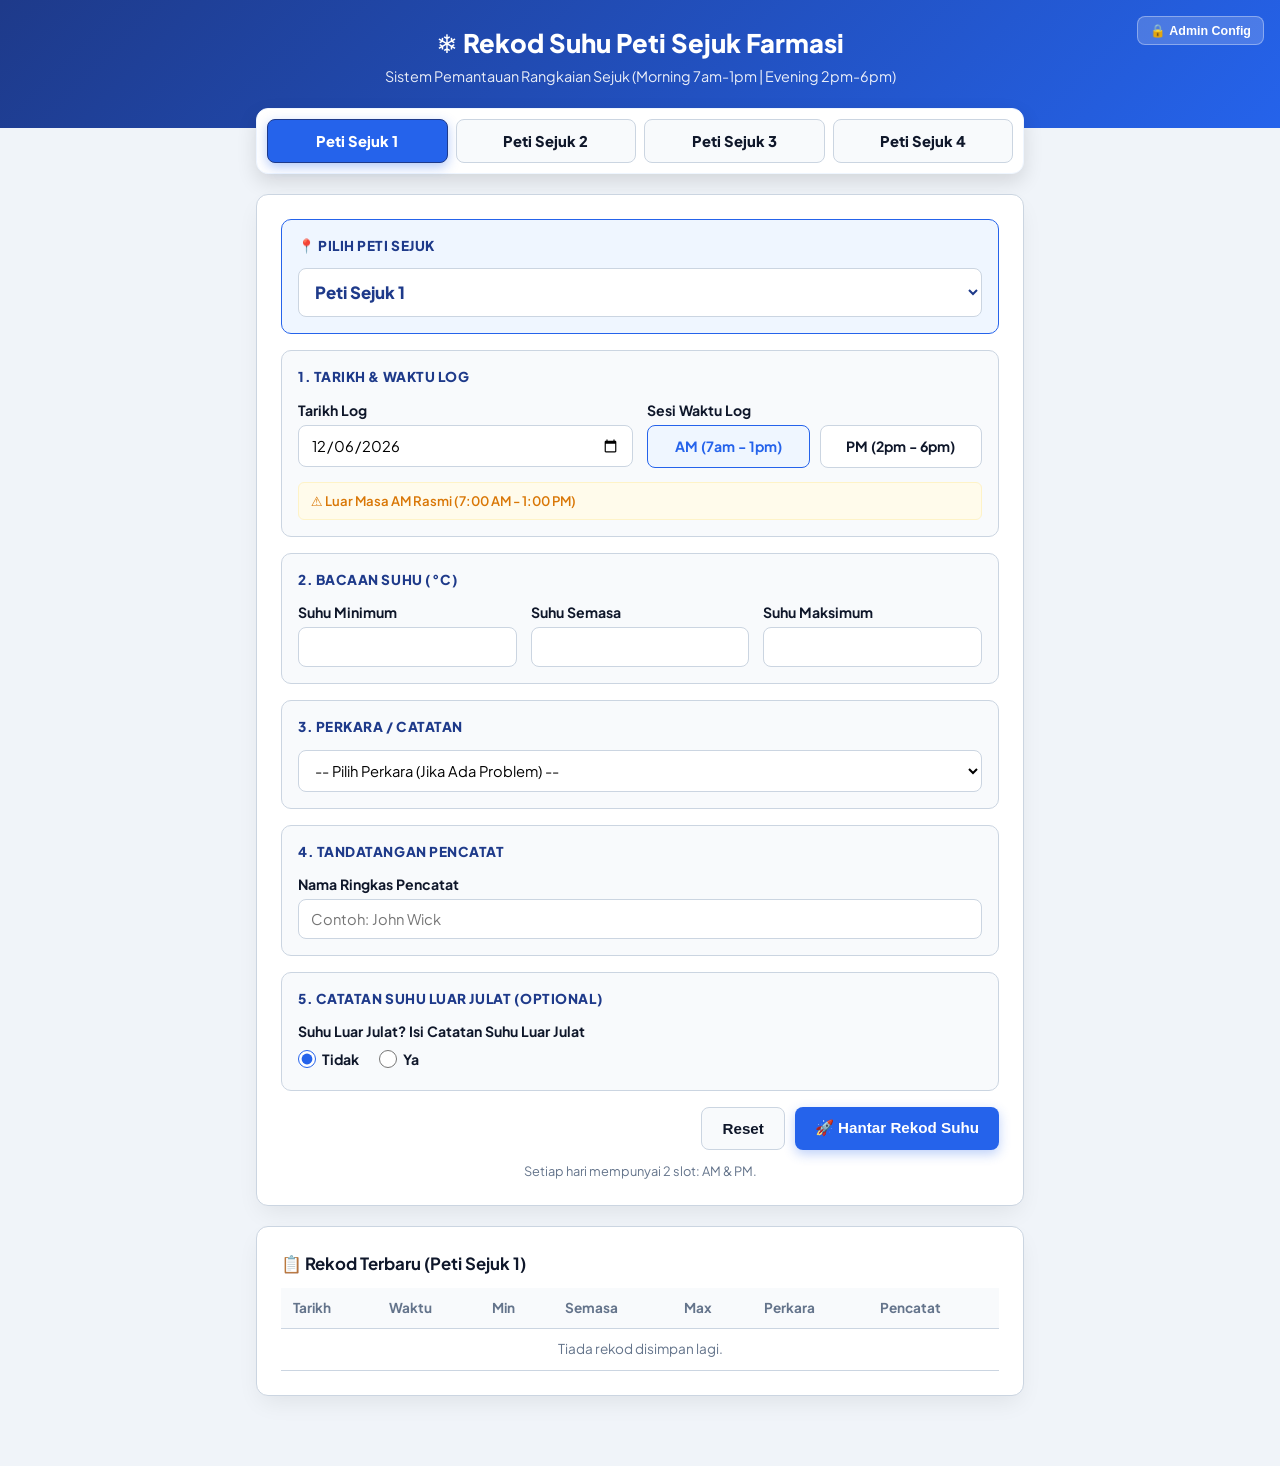
==== standalone_app.html @ 925e53f0 "Update standalone_app.html" ====
<!DOCTYPE html>
<html lang="ms">
<head>
  <meta charset="UTF-8">
  <meta name="viewport" content="width=device-width, initial-scale=1.0">
  <title>Sistem Rekod Suhu Peti Sejuk Farmasi</title>
  <link rel="preconnect" href="https://fonts.googleapis.com">
  <link rel="preconnect" href="https://fonts.gstatic.com" crossorigin>
  <link href="https://fonts.googleapis.com/css2?family=Plus+Jakarta+Sans:wght@400;500;600;700;800&display=swap" rel="stylesheet">
  <style>
    :root {
      --font-family: 'Plus Jakarta Sans', system-ui, sans-serif;
      --bg-main: #f0f4f9;
      --bg-card: #ffffff;
      --bg-subtle: #f8fafc;
      --border-color: #cbd5e1;
      --text-main: #0f172a;
      --text-muted: #64748b;
      --primary: #2563eb;
      --primary-dark: #1e3a8a;
      --primary-light: #eff6ff;
      --success: #16a34a;
      --success-bg: #f0fdf4;
      --warning: #d97706;
      --warning-bg: #fffbeb;
      --danger: #dc2626;
      --danger-bg: #fef2f2;
      --radius: 12px;
      --shadow: 0 10px 25px -5px rgba(0, 0, 0, 0.08);
    }

    * { box-sizing: border-box; margin: 0; padding: 0; }
    body {
      font-family: var(--font-family);
      background-color: var(--bg-main);
      color: var(--text-main);
      line-height: 1.5;
      padding-bottom: 50px;
    }

    /* Banner Header */
    .header {
      background: linear-gradient(135deg, #1e3a8a 0%, #2563eb 100%);
      color: white;
      padding: 24px 20px 40px;
      text-align: center;
      position: relative;
    }
    .header h1 { font-size: 1.6rem; font-weight: 800; }
    .header p { font-size: 0.9rem; opacity: 0.9; margin-top: 4px; }

    /* Admin Settings Lock Icon */
    .admin-lock-btn {
      position: absolute;
      top: 16px; right: 16px;
      background: rgba(255,255,255,0.18);
      border: 1px solid rgba(255,255,255,0.35);
      color: white;
      padding: 6px 12px;
      border-radius: 8px;
      font-size: 0.78rem;
      font-weight: 700;
      cursor: pointer;
    }

    /* Main Container */
    .container {
      max-width: 800px;
      margin: -20px auto 0;
      padding: 0 16px;
      position: relative;
      z-index: 10;
    }

    /* Fridge Tabs */
    .tabs-grid {
      display: grid;
      grid-template-columns: repeat(4, 1fr);
      gap: 8px;
      background: #ffffff;
      padding: 10px;
      border-radius: var(--radius);
      box-shadow: 0 8px 20px rgba(0,0,0,0.12);
      margin-bottom: 20px;
      border: 1.5px solid var(--primary-light);
    }
    @media (max-width: 600px) {
      .tabs-grid { grid-template-columns: repeat(2, 1fr); }
    }
    .tab-btn {
      background: var(--bg-subtle);
      border: 1.5px solid var(--border-color);
      padding: 12px 8px;
      border-radius: 8px;
      font-family: inherit;
      font-weight: 800;
      font-size: 0.92rem;
      color: var(--text-main);
      cursor: pointer;
      transition: all 0.2s;
      text-align: center;
    }
    .tab-btn.active {
      background: var(--primary);
      color: white;
      border-color: var(--primary-dark);
      box-shadow: 0 4px 12px rgba(37, 99, 235, 0.35);
    }

    /* Form Card */
    .card {
      background: var(--bg-card);
      border-radius: var(--radius);
      padding: 24px;
      box-shadow: var(--shadow);
      margin-bottom: 20px;
      border: 1px solid var(--border-color);
    }

    .form-section {
      border: 1px solid var(--border-color);
      border-radius: 10px;
      padding: 16px;
      margin-bottom: 16px;
      background: var(--bg-subtle);
    }
    .section-label {
      font-size: 0.85rem;
      font-weight: 800;
      color: var(--primary-dark);
      text-transform: uppercase;
      margin-bottom: 12px;
      letter-spacing: 0.04em;
    }

    .grid-2 { display: grid; grid-template-columns: 1fr 1fr; gap: 14px; }
    .grid-3 { display: grid; grid-template-columns: 1fr 1fr 1fr; gap: 14px; }
    @media (max-width: 640px) {
      .grid-2, .grid-3 { grid-template-columns: 1fr; }
    }

    label { display: block; font-weight: 700; font-size: 0.88rem; margin-bottom: 4px; }
    input[type="text"], input[type="number"], input[type="date"], input[type="time"], select, textarea {
      width: 100%;
      padding: 10px 12px;
      border: 1px solid var(--border-color);
      border-radius: 8px;
      font-family: inherit;
      font-size: 0.92rem;
      background: white;
    }

    /* Slot Radio Pills */
    .slot-group { display: flex; gap: 10px; }
    .slot-pill { flex: 1; }
    .slot-pill input { display: none; }
    .slot-pill label {
      display: block;
      text-align: center;
      padding: 10px;
      border: 1.5px solid var(--border-color);
      border-radius: 8px;
      background: white;
      cursor: pointer;
      font-weight: 700;
    }
    .slot-pill input:checked + label {
      border-color: var(--primary);
      background: var(--primary-light);
      color: var(--primary);
    }

    /* Time Window Badge */
    .window-badge {
      padding: 8px 12px;
      border-radius: 6px;
      font-size: 0.82rem;
      font-weight: 600;
      margin-top: 10px;
    }
    .window-badge.in { background: var(--success-bg); color: var(--success); border: 1px solid #bbf7d0; }
    .window-badge.out { background: var(--warning-bg); color: var(--warning); border: 1px solid #fef3c7; }

    /* Temp Badge */
    .temp-badge { font-size: 0.75rem; font-weight: 700; padding: 2px 6px; border-radius: 4px; margin-top: 4px; display: inline-block; }
    .temp-badge.ok { background: var(--success-bg); color: var(--success); }
    .temp-badge.warn { background: var(--danger-bg); color: var(--danger); }

    /* Incident Radios */
    .incident-radios { display: flex; gap: 20px; align-items: center; margin-top: 6px; }
    .radio-label { display: flex; align-items: center; gap: 6px; font-weight: 700; cursor: pointer; }
    .radio-label input { accent-color: var(--primary); width: 18px; height: 18px; }

    .incident-fields {
      margin-top: 12px;
      padding-top: 12px;
      border-top: 1.5px dashed var(--border-color);
    }

    /* Action Buttons */
    .btn {
      padding: 12px 20px;
      border: none;
      border-radius: 8px;
      font-weight: 700;
      font-size: 0.95rem;
      cursor: pointer;
    }
    .btn-primary { background: var(--primary); color: white; box-shadow: 0 4px 12px rgba(37, 99, 235, 0.3); }
    .btn-secondary { background: var(--bg-subtle); color: var(--text-main); border: 1px solid var(--border-color); }
    .actions { display: flex; justify-content: flex-end; gap: 10px; margin-top: 16px; }

    /* Table */
    table { width: 100%; border-collapse: collapse; font-size: 0.85rem; }
    th, td { padding: 10px 12px; border-bottom: 1px solid var(--border-color); text-align: left; }
    th { background: var(--bg-subtle); font-weight: 700; color: var(--text-muted); }

    /* Modal */
    .modal-overlay {
      position: fixed; top: 0; left: 0; width: 100%; height: 100%;
      background: rgba(15, 23, 42, 0.5);
      display: flex; align-items: center; justify-content: center;
      z-index: 1000; opacity: 0; pointer-events: none; transition: opacity 0.2s;
    }
    .modal-overlay.active { opacity: 1; pointer-events: auto; }
    .modal-box {
      background: white;
      padding: 24px;
      border-radius: var(--radius);
      width: 90%;
      max-width: 440px;
      text-align: center;
      position: relative;
    }
    .close-x-btn {
      position: absolute;
      top: 12px;
      right: 14px;
      background: var(--bg-subtle);
      border: 1px solid var(--border-color);
      border-radius: 50%;
      width: 32px;
      height: 32px;
      font-size: 1.2rem;
      line-height: 1;
      cursor: pointer;
      color: var(--text-muted);
      display: flex;
      align-items: center;
      justify-content: center;
      transition: all 0.2s;
    }
    .close-x-btn:hover {
      background: var(--danger-bg);
      color: var(--danger);
      border-color: var(--danger);
    }
    .hidden { display: none !important; }
  </style>
</head>
<body>

  <header class="header">
    <button class="admin-lock-btn" onclick="openAdminSettings()">🔒 Admin Config</button>
    <h1>❄️ Rekod Suhu Peti Sejuk Farmasi</h1>
    <p>Sistem Pemantauan Rangkaian Sejuk (Morning 7am-1pm | Evening 2pm-6pm)</p>
  </header>

  <main class="container">

    <!-- Tab Selection for 4 Fridges -->
    <div class="tabs-grid">
      <button type="button" class="tab-btn active" data-fridge="PETI_SEJUK_1" onclick="selectFridge('PETI_SEJUK_1')">Peti Sejuk 1</button>
      <button type="button" class="tab-btn" data-fridge="PETI_SEJUK_2" onclick="selectFridge('PETI_SEJUK_2')">Peti Sejuk 2</button>
      <button type="button" class="tab-btn" data-fridge="PETI_SEJUK_3" onclick="selectFridge('PETI_SEJUK_3')">Peti Sejuk 3</button>
      <button type="button" class="tab-btn" data-fridge="PETI_SEJUK_4" onclick="selectFridge('PETI_SEJUK_4')">Peti Sejuk 4</button>
    </div>

    <!-- Form Card -->
    <div class="card">
      <form id="tempForm">
        
        <!-- Fridge Selector Dropdown -->
        <div class="form-section" style="background:var(--primary-light); border-color:var(--primary);">
          <div class="section-label" style="color:var(--primary-dark);">📍 PILIH PETI SEJUK</div>
          <select id="lokasiSelect" name="lokasi" style="font-weight:800; font-size:1.05rem; padding:12px; color:var(--primary-dark);" onchange="selectFridge(this.value)">
            <option value="PETI_SEJUK_1">Peti Sejuk 1</option>
            <option value="PETI_SEJUK_2">Peti Sejuk 2</option>
            <option value="PETI_SEJUK_3">Peti Sejuk 3</option>
            <option value="PETI_SEJUK_4">Peti Sejuk 4</option>
          </select>
        </div>

        <!-- Section 1: Date & Time Slot -->
        <div class="form-section">
          <div class="section-label">1. Tarikh & Waktu Log</div>
          <div class="grid-2">
            <div>
              <label for="dateInput">Tarikh Log</label>
              <input type="date" id="dateInput" name="date" required>
            </div>
            <div>
              <label>Sesi Waktu Log</label>
              <div class="slot-group">
                <div class="slot-pill">
                  <input type="radio" id="slotAM" name="slot" value="AM" checked onchange="checkTimeWindow()">
                  <label for="slotAM">AM (7am - 1pm)</label>
                </div>
                <div class="slot-pill">
                  <input type="radio" id="slotPM" name="slot" value="PM" onchange="checkTimeWindow()">
                  <label for="slotPM">PM (2pm - 6pm)</label>
                </div>
              </div>
            </div>
          </div>
          <div id="windowBadge" class="window-badge in">Status waktu log.</div>
        </div>

        <!-- Section 2: Temperature Readings -->
        <div class="form-section">
          <div class="section-label">2. Bacaan Suhu (°C)</div>
          <div class="grid-3">
            <div>
              <label for="min">Suhu Minimum</label>
              <input type="number" step="0.1" id="min" name="min" required oninput="validateTemp('min')">
              <span id="minBadge" class="temp-badge hidden"></span>
            </div>
            <div>
              <label for="semasa">Suhu Semasa</label>
              <input type="number" step="0.1" id="semasa" name="semasa" required oninput="validateTemp('semasa')">
              <span id="semasaBadge" class="temp-badge hidden"></span>
            </div>
            <div>
              <label for="max">Suhu Maksimum</label>
              <input type="number" step="0.1" id="max" name="max" required oninput="validateTemp('max')">
              <span id="maxBadge" class="temp-badge hidden"></span>
            </div>
          </div>
        </div>

        <!-- Section 3: Perkara Dropdown -->
        <div class="form-section">
          <div class="section-label">3. Perkara / Catatan</div>
          <select id="perkaraSelect" name="perkara">
            <option value="">-- Pilih Perkara (Jika Ada Problem) --</option>
            <option value="A">A - TIADA PRODUK/BAHAN RANGKAIAN SEJUK DISIMPAN</option>
            <option value="B">B - TIDAK CUKUP BEKALAN ELEKTRIK</option>
            <option value="C">C - PETI SEJUK TIDAK BERFUNGSI DENGAN BETUL</option>
            <option value="D">D - PEMBANTU TEKNIK DIPANGGIL UNTUK PENAMBAHBAIKAN</option>
            <option value="E">E - PETI SEJUK DALAM PEMBAIKAN</option>
          </select>
        </div>

        <!-- Section 4: Signature / Recorder Name -->
        <div class="form-section">
          <div class="section-label">4. Tandatangan Pencatat</div>
          <div>
            <label for="nama">Nama Ringkas Pencatat</label>
            <input type="text" id="nama" name="nama" placeholder="Contoh: John Wick" required>
          </div>
        </div>

        <!-- Section 5: Catatan Suhu Luar Julat (Optional) -->
        <div class="form-section">
          <div class="section-label">5. Catatan Suhu Luar Julat (Optional)</div>
          <label>Suhu Luar Julat? Isi Catatan Suhu Luar Julat</label>
          <div class="incident-radios">
            <label class="radio-label">
              <input type="radio" name="incidentToggle" id="incidentNo" value="NO" checked onchange="toggleIncident(false)"> Tidak
            </label>
            <label class="radio-label">
              <input type="radio" name="incidentToggle" id="incidentYes" value="YES" onchange="toggleIncident(true)"> Ya
            </label>
          </div>

          <div id="incidentBox" class="incident-fields hidden">
            <div class="grid-2" style="margin-bottom:12px;">
              <div>
                <label for="incidentDate">Tarikh</label>
                <input type="date" id="incidentDate">
              </div>
              <div>
                <label for="incidentTime">Masa</label>
                <input type="time" id="incidentTime">
              </div>
            </div>

            <div style="margin-bottom:12px;">
              <label for="incidentOfficer">Nama Pegawai</label>
              <input type="text" id="incidentOfficer" placeholder="Nama Pegawai (cth: Nur Hafiza binti Maakib)">
            </div>

            <div>
              <label for="incidentNote">Perkara/Penjelasan</label>
              <textarea id="incidentNote" rows="3" placeholder="Terangkan apa berlaku & tindakan diambil..."></textarea>
            </div>
            <div style="font-size:0.78rem; color:var(--text-muted); margin-top:6px;">
              Jika bacaan di luar julat, anda boleh tambah catatan (tidak wajib).
            </div>
          </div>
        </div>

        <!-- Submit Actions -->
        <div class="actions">
          <button type="button" class="btn btn-secondary" onclick="resetForm()">Reset</button>
          <button type="submit" class="btn btn-primary" id="submitBtn" style="width:auto;">🚀 Hantar Rekod Suhu</button>
        </div>

        <div style="text-align:center; font-size:0.8rem; color:var(--text-muted); margin-top:12px;">
          Setiap hari mempunyai 2 slot: AM & PM.
        </div>

      </form>
    </div>

    <!-- Live Log Preview -->
    <div class="card">
      <h3 style="margin-bottom:12px; font-size:1.05rem;">📋 Rekod Terbaru (<span id="tableFridgeTitle">Peti Sejuk 1</span>)</h3>
      <div style="overflow-x:auto;">
        <table>
          <thead>
            <tr>
              <th>Tarikh</th>
              <th>Waktu</th>
              <th>Min</th>
              <th>Semasa</th>
              <th>Max</th>
              <th>Perkara</th>
              <th>Pencatat</th>
            </tr>
          </thead>
          <tbody id="logTable">
            <tr><td colspan="7" style="text-align:center; color:var(--text-muted);">Tiada rekod disimpan lagi.</td></tr>
          </tbody>
        </table>
      </div>
    </div>

  </main>

  <!-- Protected Admin Password / Settings Modal -->
  <div id="settingsModal" class="modal-overlay">
    <div class="modal-box" style="text-align:left;">
      <!-- Close Button X -->
      <button type="button" class="close-x-btn" onclick="closeSettings()" title="Tutup">&times;</button>

      <h3 style="margin-bottom:8px;">🔒 Tetapan Admin Server</h3>
      <p style="font-size:0.85rem; color:var(--text-muted); margin-bottom:14px;">
        Hanya Admin boleh mengemas kini Web App URL ini.
      </p>
      
      <div id="pinBox" style="margin-bottom:12px;">
        <label for="adminPin">Masukkan PIN Admin</label>
        <input type="password" id="adminPin" placeholder="Masukkan PIN Admin">
        <div style="display:flex; gap:10px; margin-top:10px;">
          <button type="button" class="btn btn-secondary" style="flex:1;" onclick="closeSettings()">Tutup</button>
          <button type="button" class="btn btn-primary" style="flex:1;" onclick="unlockAdmin()">Unlock Tetapan</button>
        </div>
      </div>

      <div id="urlBox" class="hidden">
        <label for="webAppUrl">Google Apps Script Web App URL</label>
        <input type="url" id="webAppUrl" placeholder="https://script.google.com/macros/s/.../exec">
        <div class="actions" style="margin-top:16px;">
          <button type="button" class="btn btn-secondary" onclick="closeSettings()">Batal</button>
          <button type="button" class="btn btn-primary" style="width:auto;" onclick="saveSettings()">Simpan URL</button>
        </div>
      </div>
    </div>
  </div>

  <!-- Success Modal -->
  <div id="successModal" class="modal-overlay">
    <div class="modal-box">
      <h2 style="color:var(--success);">✅ Berjaya Dihantar!</h2>
      <p style="margin-top:8px;" id="successText">Rekod suhu telah berjaya disimpan.</p>
    </div>
  </div>

  <script>
    // HARDCODED WEB APP URL & SECRET ADMIN PIN
    let HARDCODED_URL = 'https://script.google.com/macros/s/AKfycbx84PC4_XAKuYaT9NGZgq4-wZbafTlal7h4YmURvX0rZ5-6zQrRpM_FcxAbt-HMo28/exec'; 
    let ADMIN_PIN = '2104';

    let currentFridge = 'PETI_SEJUK_1';
    let webAppUrl = HARDCODED_URL;
    let logs = JSON.parse(localStorage.getItem('fridge_logs') || '[]');

    const FRIDGE_NAMES = {
      'PETI_SEJUK_1': 'Peti Sejuk 1',
      'PETI_SEJUK_2': 'Peti Sejuk 2',
      'PETI_SEJUK_3': 'Peti Sejuk 3',
      'PETI_SEJUK_4': 'Peti Sejuk 4'
    };

    document.addEventListener('DOMContentLoaded', () => {
      document.getElementById('webAppUrl').value = webAppUrl;
      initForm();
      selectFridge('PETI_SEJUK_1');
      renderLogs();
    });

    function selectFridge(fridgeKey) {
      currentFridge = fridgeKey;

      // Sync Dropdown
      document.getElementById('lokasiSelect').value = fridgeKey;

      // Sync Tabs
      document.querySelectorAll('.tab-btn').forEach(btn => {
        if (btn.getAttribute('data-fridge') === fridgeKey) {
          btn.classList.add('active');
        } else {
          btn.classList.remove('active');
        }
      });

      // Sync Title
      const name = FRIDGE_NAMES[fridgeKey] || fridgeKey;
      document.getElementById('tableFridgeTitle').textContent = name;

      renderLogs();
    }

    function initForm() {
      const d = new Date();
      const iso = `${d.getFullYear()}-${String(d.getMonth()+1).padStart(2,'0')}-${String(d.getDate()).padStart(2,'0')}`;
      const timeStr = `${String(d.getHours()).padStart(2,'0')}:${String(d.getMinutes()).padStart(2,'0')}`;

      document.getElementById('dateInput').value = iso;
      document.getElementById('incidentDate').value = iso;
      document.getElementById('incidentTime').value = timeStr;

      const hour = d.getHours();
      const slot = hour >= 14 ? 'PM' : 'AM';
      document.querySelector(`input[name="slot"][value="${slot}"]`).checked = true;
      checkTimeWindow();
    }

    function checkTimeWindow() {
      const hour = new Date().getHours();
      const slot = document.querySelector('input[name="slot"]:checked').value;
      const badge = document.getElementById('windowBadge');

      if (slot === 'AM') {
        if (hour >= 7 && hour < 13) {
          badge.className = 'window-badge in';
          badge.innerHTML = '🟢 Dalam Sesi Waktu AM Rasmi (7:00 AM - 1:00 PM)';
        } else {
          badge.className = 'window-badge out';
          badge.innerHTML = '⚠️ Luar Masa AM Rasmi (7:00 AM - 1:00 PM)';
        }
      } else {
        if (hour >= 14 && hour <= 18) {
          badge.className = 'window-badge in';
          badge.innerHTML = '🟢 Dalam Sesi Waktu PM Rasmi (2:00 PM - 6:00 PM)';
        } else {
          badge.className = 'window-badge out';
          badge.innerHTML = '⚠️ Luar Masa PM Rasmi (2:00 PM - 6:00 PM)';
        }
      }
    }

    function validateTemp(id) {
      const val = parseFloat(document.getElementById(id).value);
      const badge = document.getElementById(id + 'Badge');
      if (isNaN(val)) { badge.className = 'temp-badge hidden'; return; }

      if (val >= 2.0 && val <= 8.0) {
        badge.className = 'temp-badge ok';
        badge.textContent = '✅ Selamat (+2.0 ke +8.0 °C)';
      } else {
        badge.className = 'temp-badge warn';
        badge.textContent = '⚠️ Luar Normal (+2.0 ke +8.0 °C)';
        // Auto select Ya for incident if temp out of safe range
        document.getElementById('incidentYes').checked = true;
        toggleIncident(true);
      }
    }

    function toggleIncident(show) {
      document.getElementById('incidentBox').classList.toggle('hidden', !show);
    }

    function resetForm() {
      document.getElementById('tempForm').reset();
      document.getElementById('incidentNo').checked = true;
      toggleIncident(false);
      initForm();
      ['minBadge', 'semasaBadge', 'maxBadge'].forEach(id => {
        document.getElementById(id).className = 'temp-badge hidden';
      });
    }

    document.getElementById('tempForm').addEventListener('submit', async (e) => {
      e.preventDefault();
      const fd = new FormData(e.target);
      const btn = document.getElementById('submitBtn');
      btn.disabled = true;
      btn.textContent = 'Menghantar...';

      const payload = {
        lokasi: currentFridge,
        date: fd.get('date'),
        slot: fd.get('slot'),
        min: fd.get('min'),
        semasa: fd.get('semasa'),
        max: fd.get('max'),
        perkara: fd.get('perkara'),
        nama: fd.get('nama')
      };

      if (document.getElementById('incidentYes').checked) {
        payload.incident = {
          enabled: true,
          date: document.getElementById('incidentDate').value || payload.date,
          time: document.getElementById('incidentTime').value || '',
          officer: document.getElementById('incidentOfficer').value || payload.nama || '',
          note: document.getElementById('incidentNote').value || ''
        };
      }

      let success = false;

      if (webAppUrl) {
        try {
          const res = await fetch(webAppUrl, {
            method: 'POST',
            mode: 'no-cors',
            redirect: 'follow',
            headers: { 'Content-Type': 'text/plain;charset=utf-8' },
            body: JSON.stringify(payload)
          });
          // no-cors mode: can't read response, but data is sent if no error
          success = true;
        } catch (err) {
          console.warn('Network error, saving locally:', err);
        }
      }

      logs.unshift({ ...payload, synced: success });
      localStorage.setItem('fridge_logs', JSON.stringify(logs));

      btn.disabled = false;
      btn.textContent = '🚀 Hantar Rekod Suhu';

      showSuccess(success);
      resetForm();
      renderLogs();
    });

    function renderLogs() {
      const tbody = document.getElementById('logTable');
      const filtered = logs.filter(l => l.lokasi === currentFridge);
      if (filtered.length === 0) {
        tbody.innerHTML = '<tr><td colspan="7" style="text-align:center; color:var(--text-muted);">Tiada rekod disimpan lagi.</td></tr>';
        return;
      }
      tbody.innerHTML = filtered.slice(0, 10).map(r => `
        <tr>
          <td><b>${r.date}</b></td>
          <td>${r.slot}</td>
          <td>${r.min} °C</td>
          <td><b>${r.semasa} °C</b></td>
          <td>${r.max} °C</td>
          <td>${r.perkara || '-'}</td>
          <td>${r.nama} ${r.synced ? '✅' : '💾'}</td>
        </tr>
      `).join('');
    }

    function openAdminSettings() {
      document.getElementById('pinBox').classList.remove('hidden');
      document.getElementById('urlBox').classList.add('hidden');
      document.getElementById('adminPin').value = '';
      document.getElementById('settingsModal').classList.add('active');
    }

    function unlockAdmin() {
      const pin = document.getElementById('adminPin').value;
      if (pin === ADMIN_PIN) {
        document.getElementById('pinBox').classList.add('hidden');
        document.getElementById('urlBox').classList.remove('hidden');
      } else {
        alert('PIN Admin Salah!');
      }
    }

    function closeSettings() { document.getElementById('settingsModal').classList.remove('active'); }

    function saveSettings() {
      webAppUrl = document.getElementById('webAppUrl').value.trim();
      localStorage.setItem('fridge_url', webAppUrl);
      closeSettings();
      alert('URL Web App Berjaya Dikunci & Disimpan!');
    }

    function showSuccess(isSynced) {
      const modal = document.getElementById('successModal');
      document.getElementById('successText').textContent = isSynced 
        ? 'Rekod berjaya dihantar ke Google Spreadsheet!' 
        : 'Rekod telah disimpan secara lokal (Offline).';
      modal.classList.add('active');
      setTimeout(() => modal.classList.remove('active'), 2000);
    }
  </script>
</body>
</html>
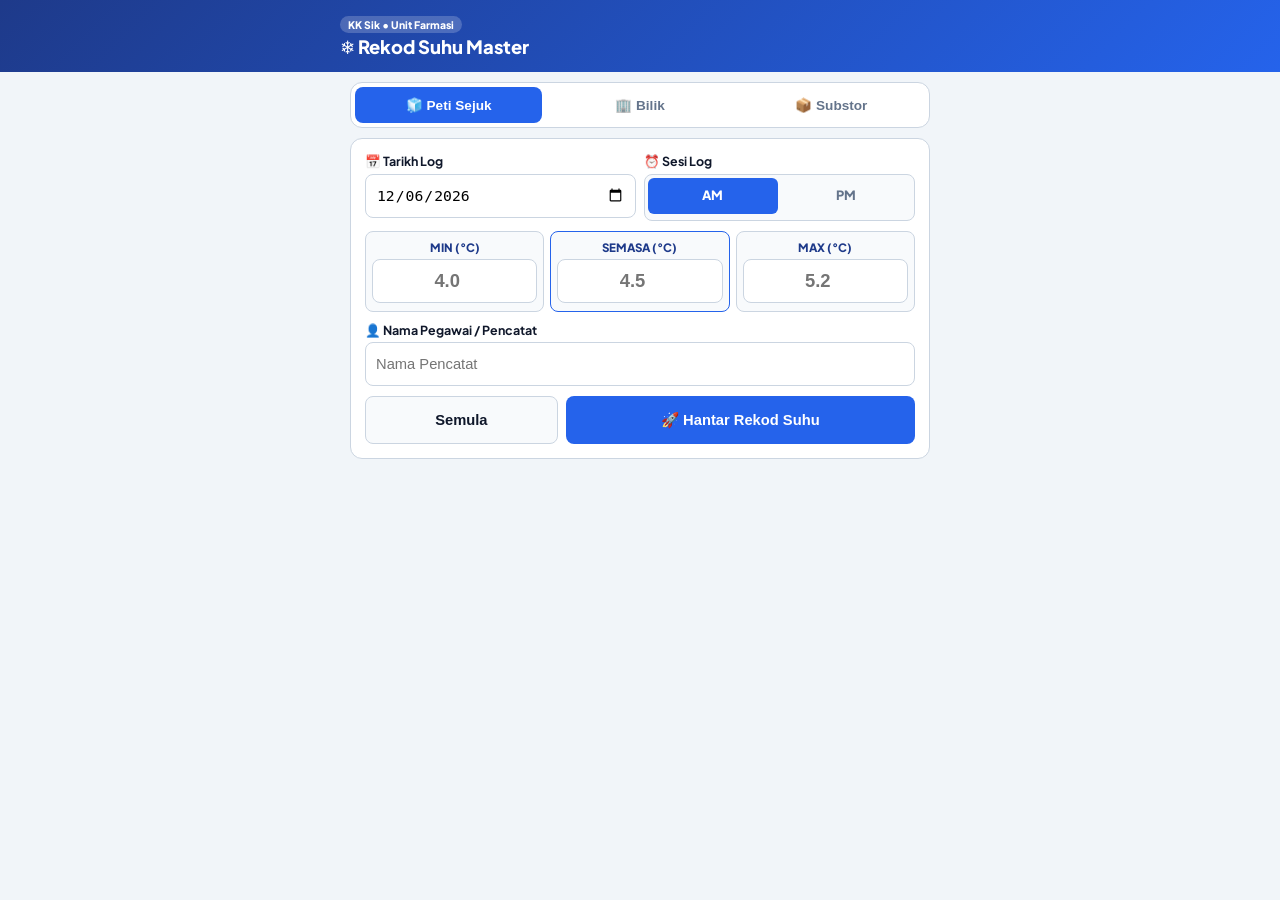
==== commit a7ba6748: "Update standalone_app.html" ====
--- a/standalone_app.html
+++ b/standalone_app.html
@@ -2,15 +2,15 @@
 <html lang="ms">
 <head>
   <meta charset="UTF-8">
-  <meta name="viewport" content="width=device-width, initial-scale=1.0">
-  <title>Sistem Rekod Suhu Peti Sejuk Farmasi</title>
+  <meta name="viewport" content="width=device-width, initial-scale=1.0, maximum-scale=1.0, user-scalable=no">
+  <title>Rekod Suhu Master — Unit Farmasi KK Sik</title>
   <link rel="preconnect" href="https://fonts.googleapis.com">
   <link rel="preconnect" href="https://fonts.gstatic.com" crossorigin>
   <link href="https://fonts.googleapis.com/css2?family=Plus+Jakarta+Sans:wght@400;500;600;700;800&display=swap" rel="stylesheet">
   <style>
     :root {
       --font-family: 'Plus Jakarta Sans', system-ui, sans-serif;
-      --bg-main: #f0f4f9;
+      --bg-main: #f1f5f9;
       --bg-card: #ffffff;
       --bg-subtle: #f8fafc;
       --border-color: #cbd5e1;
@@ -25,8 +25,8 @@
       --warning-bg: #fffbeb;
       --danger: #dc2626;
       --danger-bg: #fef2f2;
-      --radius: 12px;
-      --shadow: 0 10px 25px -5px rgba(0, 0, 0, 0.08);
+      --radius-md: 12px;
+      --radius-sm: 8px;
     }
 
     * { box-sizing: border-box; margin: 0; padding: 0; }
@@ -34,561 +34,190 @@
       font-family: var(--font-family);
       background-color: var(--bg-main);
       color: var(--text-main);
-      line-height: 1.5;
-      padding-bottom: 50px;
-    }
-
-    /* Banner Header */
-    .header {
+      line-height: 1.4;
+      padding-bottom: 30px;
+      touch-action: manipulation;
+    }
+
+    .app-header {
       background: linear-gradient(135deg, #1e3a8a 0%, #2563eb 100%);
       color: white;
-      padding: 24px 20px 40px;
-      text-align: center;
-      position: relative;
-    }
-    .header h1 { font-size: 1.6rem; font-weight: 800; }
-    .header p { font-size: 0.9rem; opacity: 0.9; margin-top: 4px; }
-
-    /* Admin Settings Lock Icon */
-    .admin-lock-btn {
-      position: absolute;
-      top: 16px; right: 16px;
-      background: rgba(255,255,255,0.18);
-      border: 1px solid rgba(255,255,255,0.35);
-      color: white;
-      padding: 6px 12px;
-      border-radius: 8px;
-      font-size: 0.78rem;
+      padding: 12px 14px;
+    }
+    .header-container {
+      max-width: 600px;
+      margin: 0 auto;
+      display: flex;
+      justify-content: space-between;
+      align-items: center;
+    }
+    .brand-badge {
+      font-size: 0.65rem;
+      font-weight: 800;
+      background: rgba(255,255,255,0.2);
+      padding: 2px 8px;
+      border-radius: 12px;
+    }
+    .brand-title { font-size: 1.15rem; font-weight: 800; }
+
+    .main-wrapper { max-width: 600px; margin: 0 auto; padding: 10px; }
+
+    .location-segmented-bar {
+      display: grid;
+      grid-template-columns: repeat(3, 1fr);
+      background: white;
+      padding: 4px;
+      border-radius: var(--radius-md);
+      border: 1px solid var(--border-color);
+      gap: 4px;
+      margin-bottom: 10px;
+    }
+    .tab-btn {
+      background: transparent;
+      border: none;
+      padding: 10px 4px;
+      border-radius: var(--radius-sm);
+      font-size: 0.85rem;
       font-weight: 700;
+      color: var(--text-muted);
       cursor: pointer;
-    }
-
-    /* Main Container */
-    .container {
-      max-width: 800px;
-      margin: -20px auto 0;
-      padding: 0 16px;
-      position: relative;
-      z-index: 10;
-    }
-
-    /* Fridge Tabs */
-    .tabs-grid {
-      display: grid;
-      grid-template-columns: repeat(4, 1fr);
-      gap: 8px;
-      background: #ffffff;
-      padding: 10px;
-      border-radius: var(--radius);
-      box-shadow: 0 8px 20px rgba(0,0,0,0.12);
-      margin-bottom: 20px;
-      border: 1.5px solid var(--primary-light);
-    }
-    @media (max-width: 600px) {
-      .tabs-grid { grid-template-columns: repeat(2, 1fr); }
-    }
-    .tab-btn {
-      background: var(--bg-subtle);
-      border: 1.5px solid var(--border-color);
-      padding: 12px 8px;
-      border-radius: 8px;
-      font-family: inherit;
-      font-weight: 800;
-      font-size: 0.92rem;
-      color: var(--text-main);
-      cursor: pointer;
-      transition: all 0.2s;
-      text-align: center;
+      display: flex;
+      flex-direction: column;
+      align-items: center;
     }
     .tab-btn.active {
       background: var(--primary);
       color: white;
-      border-color: var(--primary-dark);
-      box-shadow: 0 4px 12px rgba(37, 99, 235, 0.35);
-    }
-
-    /* Form Card */
+    }
+
     .card {
-      background: var(--bg-card);
-      border-radius: var(--radius);
-      padding: 24px;
-      box-shadow: var(--shadow);
-      margin-bottom: 20px;
+      background: white;
+      border-radius: var(--radius-md);
+      padding: 14px;
+      margin-bottom: 12px;
       border: 1px solid var(--border-color);
     }
 
-    .form-section {
-      border: 1px solid var(--border-color);
-      border-radius: 10px;
-      padding: 16px;
-      margin-bottom: 16px;
-      background: var(--bg-subtle);
-    }
-    .section-label {
-      font-size: 0.85rem;
-      font-weight: 800;
-      color: var(--primary-dark);
-      text-transform: uppercase;
-      margin-bottom: 12px;
-      letter-spacing: 0.04em;
-    }
-
-    .grid-2 { display: grid; grid-template-columns: 1fr 1fr; gap: 14px; }
-    .grid-3 { display: grid; grid-template-columns: 1fr 1fr 1fr; gap: 14px; }
-    @media (max-width: 640px) {
-      .grid-2, .grid-3 { grid-template-columns: 1fr; }
-    }
-
-    label { display: block; font-weight: 700; font-size: 0.88rem; margin-bottom: 4px; }
+    .form-row-compact { display: grid; grid-template-columns: 1fr 1fr; gap: 8px; margin-bottom: 10px; }
+    label { display: block; font-weight: 700; font-size: 0.78rem; margin-bottom: 3px; }
     input[type="text"], input[type="number"], input[type="date"], input[type="time"], select, textarea {
       width: 100%;
-      padding: 10px 12px;
-      border: 1px solid var(--border-color);
-      border-radius: 8px;
-      font-family: inherit;
+      padding: 10px;
+      border: 1.5px solid var(--border-color);
+      border-radius: var(--radius-sm);
       font-size: 0.92rem;
-      background: white;
-    }
-
-    /* Slot Radio Pills */
-    .slot-group { display: flex; gap: 10px; }
+      min-height: 44px;
+    }
+
+    .slot-pill-group {
+      display: flex; gap: 4px; background: var(--bg-subtle); padding: 3px; border-radius: var(--radius-sm); border: 1.5px solid var(--border-color); min-height: 44px; align-items: center;
+    }
     .slot-pill { flex: 1; }
     .slot-pill input { display: none; }
-    .slot-pill label {
-      display: block;
-      text-align: center;
-      padding: 10px;
-      border: 1.5px solid var(--border-color);
-      border-radius: 8px;
-      background: white;
-      cursor: pointer;
-      font-weight: 700;
-    }
-    .slot-pill input:checked + label {
-      border-color: var(--primary);
-      background: var(--primary-light);
-      color: var(--primary);
-    }
-
-    /* Time Window Badge */
-    .window-badge {
-      padding: 8px 12px;
-      border-radius: 6px;
-      font-size: 0.82rem;
-      font-weight: 600;
-      margin-top: 10px;
-    }
-    .window-badge.in { background: var(--success-bg); color: var(--success); border: 1px solid #bbf7d0; }
-    .window-badge.out { background: var(--warning-bg); color: var(--warning); border: 1px solid #fef3c7; }
-
-    /* Temp Badge */
-    .temp-badge { font-size: 0.75rem; font-weight: 700; padding: 2px 6px; border-radius: 4px; margin-top: 4px; display: inline-block; }
-    .temp-badge.ok { background: var(--success-bg); color: var(--success); }
-    .temp-badge.warn { background: var(--danger-bg); color: var(--danger); }
-
-    /* Incident Radios */
-    .incident-radios { display: flex; gap: 20px; align-items: center; margin-top: 6px; }
-    .radio-label { display: flex; align-items: center; gap: 6px; font-weight: 700; cursor: pointer; }
-    .radio-label input { accent-color: var(--primary); width: 18px; height: 18px; }
-
-    .incident-fields {
-      margin-top: 12px;
-      padding-top: 12px;
-      border-top: 1.5px dashed var(--border-color);
-    }
-
-    /* Action Buttons */
-    .btn {
-      padding: 12px 20px;
-      border: none;
-      border-radius: 8px;
-      font-weight: 700;
-      font-size: 0.95rem;
-      cursor: pointer;
-    }
-    .btn-primary { background: var(--primary); color: white; box-shadow: 0 4px 12px rgba(37, 99, 235, 0.3); }
-    .btn-secondary { background: var(--bg-subtle); color: var(--text-main); border: 1px solid var(--border-color); }
-    .actions { display: flex; justify-content: flex-end; gap: 10px; margin-top: 16px; }
-
-    /* Table */
-    table { width: 100%; border-collapse: collapse; font-size: 0.85rem; }
-    th, td { padding: 10px 12px; border-bottom: 1px solid var(--border-color); text-align: left; }
-    th { background: var(--bg-subtle); font-weight: 700; color: var(--text-muted); }
-
-    /* Modal */
-    .modal-overlay {
-      position: fixed; top: 0; left: 0; width: 100%; height: 100%;
-      background: rgba(15, 23, 42, 0.5);
-      display: flex; align-items: center; justify-content: center;
-      z-index: 1000; opacity: 0; pointer-events: none; transition: opacity 0.2s;
-    }
-    .modal-overlay.active { opacity: 1; pointer-events: auto; }
-    .modal-box {
-      background: white;
-      padding: 24px;
-      border-radius: var(--radius);
-      width: 90%;
-      max-width: 440px;
-      text-align: center;
-      position: relative;
-    }
-    .close-x-btn {
-      position: absolute;
-      top: 12px;
-      right: 14px;
-      background: var(--bg-subtle);
-      border: 1px solid var(--border-color);
-      border-radius: 50%;
-      width: 32px;
-      height: 32px;
-      font-size: 1.2rem;
-      line-height: 1;
-      cursor: pointer;
-      color: var(--text-muted);
-      display: flex;
-      align-items: center;
-      justify-content: center;
-      transition: all 0.2s;
-    }
-    .close-x-btn:hover {
-      background: var(--danger-bg);
-      color: var(--danger);
-      border-color: var(--danger);
-    }
+    .slot-label {
+      display: flex; justify-content: center; align-items: center; padding: 8px; border-radius: 6px; cursor: pointer; font-weight: 800; font-size: 0.8rem; color: var(--text-muted); height: 36px;
+    }
+    .slot-pill input:checked + .slot-label { background: var(--primary); color: white; }
+
+    .temp-grid-mobile { display: grid; grid-template-columns: repeat(3, 1fr); gap: 6px; margin-bottom: 10px; }
+    .temp-box { background: var(--bg-subtle); border: 1.5px solid var(--border-color); border-radius: var(--radius-sm); padding: 8px 6px; text-align: center; }
+    .temp-box label { font-size: 0.72rem; font-weight: 800; color: var(--primary-dark); }
+    .temp-box input { text-align: center; font-weight: 800; font-size: 1.15rem; height: 44px; }
+
+    .btn-group-mobile { display: flex; gap: 8px; margin-top: 10px; }
+    .btn { padding: 12px 16px; border-radius: var(--radius-sm); font-weight: 800; font-size: 0.92rem; cursor: pointer; border: none; min-height: 48px; flex: 1; }
+    .btn-primary { background: var(--primary); color: white; flex: 2; }
+    .btn-secondary { background: var(--bg-subtle); color: var(--text-main); border: 1.5px solid var(--border-color); }
+
     .hidden { display: none !important; }
   </style>
 </head>
 <body>
 
-  <header class="header">
-    <button class="admin-lock-btn" onclick="openAdminSettings()">🔒 Admin Config</button>
-    <h1>❄️ Rekod Suhu Peti Sejuk Farmasi</h1>
-    <p>Sistem Pemantauan Rangkaian Sejuk (Morning 7am-1pm | Evening 2pm-6pm)</p>
+  <header class="app-header">
+    <div class="header-container">
+      <div>
+        <span class="brand-badge">KK Sik • Unit Farmasi</span>
+        <h1 class="brand-title">❄️ Rekod Suhu Master</h1>
+      </div>
+    </div>
   </header>
 
-  <main class="container">
-
-    <!-- Tab Selection for 4 Fridges -->
-    <div class="tabs-grid">
-      <button type="button" class="tab-btn active" data-fridge="PETI_SEJUK_1" onclick="selectFridge('PETI_SEJUK_1')">Peti Sejuk 1</button>
-      <button type="button" class="tab-btn" data-fridge="PETI_SEJUK_2" onclick="selectFridge('PETI_SEJUK_2')">Peti Sejuk 2</button>
-      <button type="button" class="tab-btn" data-fridge="PETI_SEJUK_3" onclick="selectFridge('PETI_SEJUK_3')">Peti Sejuk 3</button>
-      <button type="button" class="tab-btn" data-fridge="PETI_SEJUK_4" onclick="selectFridge('PETI_SEJUK_4')">Peti Sejuk 4</button>
-    </div>
-
-    <!-- Form Card -->
+  <main class="main-wrapper">
+    <nav class="location-segmented-bar">
+      <button class="tab-btn active" onclick="switchLokasi('PETI_SEJUK')">🧊 Peti Sejuk</button>
+      <button class="tab-btn" onclick="switchLokasi('BILIK')">🏢 Bilik</button>
+      <button class="tab-btn" onclick="switchLokasi('SUBSTOR')">📦 Substor</button>
+    </nav>
+
     <div class="card">
       <form id="tempForm">
-        
-        <!-- Fridge Selector Dropdown -->
-        <div class="form-section" style="background:var(--primary-light); border-color:var(--primary);">
-          <div class="section-label" style="color:var(--primary-dark);">📍 PILIH PETI SEJUK</div>
-          <select id="lokasiSelect" name="lokasi" style="font-weight:800; font-size:1.05rem; padding:12px; color:var(--primary-dark);" onchange="selectFridge(this.value)">
-            <option value="PETI_SEJUK_1">Peti Sejuk 1</option>
-            <option value="PETI_SEJUK_2">Peti Sejuk 2</option>
-            <option value="PETI_SEJUK_3">Peti Sejuk 3</option>
-            <option value="PETI_SEJUK_4">Peti Sejuk 4</option>
-          </select>
-        </div>
-
-        <!-- Section 1: Date & Time Slot -->
-        <div class="form-section">
-          <div class="section-label">1. Tarikh & Waktu Log</div>
-          <div class="grid-2">
-            <div>
-              <label for="dateInput">Tarikh Log</label>
-              <input type="date" id="dateInput" name="date" required>
-            </div>
-            <div>
-              <label>Sesi Waktu Log</label>
-              <div class="slot-group">
-                <div class="slot-pill">
-                  <input type="radio" id="slotAM" name="slot" value="AM" checked onchange="checkTimeWindow()">
-                  <label for="slotAM">AM (7am - 1pm)</label>
-                </div>
-                <div class="slot-pill">
-                  <input type="radio" id="slotPM" name="slot" value="PM" onchange="checkTimeWindow()">
-                  <label for="slotPM">PM (2pm - 6pm)</label>
-                </div>
+        <div class="form-row-compact">
+          <div>
+            <label for="dateInput">📅 Tarikh Log</label>
+            <input type="date" id="dateInput" name="date" required />
+          </div>
+          <div>
+            <label>⏰ Sesi Log</label>
+            <div class="slot-pill-group">
+              <div class="slot-pill">
+                <input type="radio" id="slotAM" name="slot" value="AM" checked />
+                <label for="slotAM" class="slot-label">AM</label>
+              </div>
+              <div class="slot-pill">
+                <input type="radio" id="slotPM" name="slot" value="PM" />
+                <label for="slotPM" class="slot-label">PM</label>
               </div>
             </div>
           </div>
-          <div id="windowBadge" class="window-badge in">Status waktu log.</div>
-        </div>
-
-        <!-- Section 2: Temperature Readings -->
-        <div class="form-section">
-          <div class="section-label">2. Bacaan Suhu (°C)</div>
-          <div class="grid-3">
-            <div>
-              <label for="min">Suhu Minimum</label>
-              <input type="number" step="0.1" id="min" name="min" required oninput="validateTemp('min')">
-              <span id="minBadge" class="temp-badge hidden"></span>
-            </div>
-            <div>
-              <label for="semasa">Suhu Semasa</label>
-              <input type="number" step="0.1" id="semasa" name="semasa" required oninput="validateTemp('semasa')">
-              <span id="semasaBadge" class="temp-badge hidden"></span>
-            </div>
-            <div>
-              <label for="max">Suhu Maksimum</label>
-              <input type="number" step="0.1" id="max" name="max" required oninput="validateTemp('max')">
-              <span id="maxBadge" class="temp-badge hidden"></span>
-            </div>
-          </div>
-        </div>
-
-        <!-- Section 3: Perkara Dropdown -->
-        <div class="form-section">
-          <div class="section-label">3. Perkara / Catatan</div>
-          <select id="perkaraSelect" name="perkara">
-            <option value="">-- Pilih Perkara (Jika Ada Problem) --</option>
-            <option value="A">A - TIADA PRODUK/BAHAN RANGKAIAN SEJUK DISIMPAN</option>
-            <option value="B">B - TIDAK CUKUP BEKALAN ELEKTRIK</option>
-            <option value="C">C - PETI SEJUK TIDAK BERFUNGSI DENGAN BETUL</option>
-            <option value="D">D - PEMBANTU TEKNIK DIPANGGIL UNTUK PENAMBAHBAIKAN</option>
-            <option value="E">E - PETI SEJUK DALAM PEMBAIKAN</option>
-          </select>
-        </div>
-
-        <!-- Section 4: Signature / Recorder Name -->
-        <div class="form-section">
-          <div class="section-label">4. Tandatangan Pencatat</div>
-          <div>
-            <label for="nama">Nama Ringkas Pencatat</label>
-            <input type="text" id="nama" name="nama" placeholder="Contoh: John Wick" required>
-          </div>
-        </div>
-
-        <!-- Section 5: Catatan Suhu Luar Julat (Optional) -->
-        <div class="form-section">
-          <div class="section-label">5. Catatan Suhu Luar Julat (Optional)</div>
-          <label>Suhu Luar Julat? Isi Catatan Suhu Luar Julat</label>
-          <div class="incident-radios">
-            <label class="radio-label">
-              <input type="radio" name="incidentToggle" id="incidentNo" value="NO" checked onchange="toggleIncident(false)"> Tidak
-            </label>
-            <label class="radio-label">
-              <input type="radio" name="incidentToggle" id="incidentYes" value="YES" onchange="toggleIncident(true)"> Ya
-            </label>
-          </div>
-
-          <div id="incidentBox" class="incident-fields hidden">
-            <div class="grid-2" style="margin-bottom:12px;">
-              <div>
-                <label for="incidentDate">Tarikh</label>
-                <input type="date" id="incidentDate">
-              </div>
-              <div>
-                <label for="incidentTime">Masa</label>
-                <input type="time" id="incidentTime">
-              </div>
-            </div>
-
-            <div style="margin-bottom:12px;">
-              <label for="incidentOfficer">Nama Pegawai</label>
-              <input type="text" id="incidentOfficer" placeholder="Nama Pegawai (cth: Nur Hafiza binti Maakib)">
-            </div>
-
-            <div>
-              <label for="incidentNote">Perkara/Penjelasan</label>
-              <textarea id="incidentNote" rows="3" placeholder="Terangkan apa berlaku & tindakan diambil..."></textarea>
-            </div>
-            <div style="font-size:0.78rem; color:var(--text-muted); margin-top:6px;">
-              Jika bacaan di luar julat, anda boleh tambah catatan (tidak wajib).
-            </div>
-          </div>
-        </div>
-
-        <!-- Submit Actions -->
-        <div class="actions">
-          <button type="button" class="btn btn-secondary" onclick="resetForm()">Reset</button>
-          <button type="submit" class="btn btn-primary" id="submitBtn" style="width:auto;">🚀 Hantar Rekod Suhu</button>
-        </div>
-
-        <div style="text-align:center; font-size:0.8rem; color:var(--text-muted); margin-top:12px;">
-          Setiap hari mempunyai 2 slot: AM & PM.
-        </div>
-
+        </div>
+
+        <div class="temp-grid-mobile">
+          <div class="temp-box">
+            <label for="min">MIN (°C)</label>
+            <input type="number" step="0.1" id="min" name="min" placeholder="4.0" inputmode="decimal" required />
+          </div>
+          <div class="temp-box" style="border-color:var(--primary);">
+            <label for="semasa">SEMASA (°C)</label>
+            <input type="number" step="0.1" id="semasa" name="semasa" placeholder="4.5" inputmode="decimal" required />
+          </div>
+          <div class="temp-box">
+            <label for="max">MAX (°C)</label>
+            <input type="number" step="0.1" id="max" name="max" placeholder="5.2" inputmode="decimal" required />
+          </div>
+        </div>
+
+        <div style="margin-bottom:10px;">
+          <label for="namaInput">👤 Nama Pegawai / Pencatat</label>
+          <input type="text" id="namaInput" name="nama" placeholder="Nama Pencatat" required autocomplete="name" />
+        </div>
+
+        <div class="btn-group-mobile">
+          <button type="button" class="btn btn-secondary" onclick="document.getElementById('tempForm').reset()">Semula</button>
+          <button type="submit" class="btn btn-primary" id="submitBtn">🚀 Hantar Rekod Suhu</button>
+        </div>
       </form>
     </div>
-
-    <!-- Live Log Preview -->
-    <div class="card">
-      <h3 style="margin-bottom:12px; font-size:1.05rem;">📋 Rekod Terbaru (<span id="tableFridgeTitle">Peti Sejuk 1</span>)</h3>
-      <div style="overflow-x:auto;">
-        <table>
-          <thead>
-            <tr>
-              <th>Tarikh</th>
-              <th>Waktu</th>
-              <th>Min</th>
-              <th>Semasa</th>
-              <th>Max</th>
-              <th>Perkara</th>
-              <th>Pencatat</th>
-            </tr>
-          </thead>
-          <tbody id="logTable">
-            <tr><td colspan="7" style="text-align:center; color:var(--text-muted);">Tiada rekod disimpan lagi.</td></tr>
-          </tbody>
-        </table>
-      </div>
-    </div>
-
   </main>
 
-  <!-- Protected Admin Password / Settings Modal -->
-  <div id="settingsModal" class="modal-overlay">
-    <div class="modal-box" style="text-align:left;">
-      <!-- Close Button X -->
-      <button type="button" class="close-x-btn" onclick="closeSettings()" title="Tutup">&times;</button>
-
-      <h3 style="margin-bottom:8px;">🔒 Tetapan Admin Server</h3>
-      <p style="font-size:0.85rem; color:var(--text-muted); margin-bottom:14px;">
-        Hanya Admin boleh mengemas kini Web App URL ini.
-      </p>
-      
-      <div id="pinBox" style="margin-bottom:12px;">
-        <label for="adminPin">Masukkan PIN Admin</label>
-        <input type="password" id="adminPin" placeholder="Masukkan PIN Admin">
-        <div style="display:flex; gap:10px; margin-top:10px;">
-          <button type="button" class="btn btn-secondary" style="flex:1;" onclick="closeSettings()">Tutup</button>
-          <button type="button" class="btn btn-primary" style="flex:1;" onclick="unlockAdmin()">Unlock Tetapan</button>
-        </div>
-      </div>
-
-      <div id="urlBox" class="hidden">
-        <label for="webAppUrl">Google Apps Script Web App URL</label>
-        <input type="url" id="webAppUrl" placeholder="https://script.google.com/macros/s/.../exec">
-        <div class="actions" style="margin-top:16px;">
-          <button type="button" class="btn btn-secondary" onclick="closeSettings()">Batal</button>
-          <button type="button" class="btn btn-primary" style="width:auto;" onclick="saveSettings()">Simpan URL</button>
-        </div>
-      </div>
-    </div>
-  </div>
-
-  <!-- Success Modal -->
-  <div id="successModal" class="modal-overlay">
-    <div class="modal-box">
-      <h2 style="color:var(--success);">✅ Berjaya Dihantar!</h2>
-      <p style="margin-top:8px;" id="successText">Rekod suhu telah berjaya disimpan.</p>
-    </div>
-  </div>
-
   <script>
-    // HARDCODED WEB APP URL & SECRET ADMIN PIN
-    let HARDCODED_URL = 'https://script.google.com/macros/s/AKfycbx84PC4_XAKuYaT9NGZgq4-wZbafTlal7h4YmURvX0rZ5-6zQrRpM_FcxAbt-HMo28/exec'; 
-    let ADMIN_PIN = '2104';
-
-    let currentFridge = 'PETI_SEJUK_1';
-    let webAppUrl = HARDCODED_URL;
-    let logs = JSON.parse(localStorage.getItem('fridge_logs') || '[]');
-
-    const FRIDGE_NAMES = {
-      'PETI_SEJUK_1': 'Peti Sejuk 1',
-      'PETI_SEJUK_2': 'Peti Sejuk 2',
-      'PETI_SEJUK_3': 'Peti Sejuk 3',
-      'PETI_SEJUK_4': 'Peti Sejuk 4'
-    };
+    let currentLokasi = 'PETI_SEJUK';
+    const WEB_APP_URL = 'https://script.google.com/macros/s/AKfycbx84PC4_XAKuYaT9NGZgq4-wZbafTlal7h4YmURvX0rZ5-6zQrRpM_FcxAbt-HMo28/exec';
 
     document.addEventListener('DOMContentLoaded', () => {
-      document.getElementById('webAppUrl').value = webAppUrl;
-      initForm();
-      selectFridge('PETI_SEJUK_1');
-      renderLogs();
-    });
-
-    function selectFridge(fridgeKey) {
-      currentFridge = fridgeKey;
-
-      // Sync Dropdown
-      document.getElementById('lokasiSelect').value = fridgeKey;
-
-      // Sync Tabs
-      document.querySelectorAll('.tab-btn').forEach(btn => {
-        if (btn.getAttribute('data-fridge') === fridgeKey) {
-          btn.classList.add('active');
-        } else {
-          btn.classList.remove('active');
-        }
-      });
-
-      // Sync Title
-      const name = FRIDGE_NAMES[fridgeKey] || fridgeKey;
-      document.getElementById('tableFridgeTitle').textContent = name;
-
-      renderLogs();
-    }
-
-    function initForm() {
       const d = new Date();
       const iso = `${d.getFullYear()}-${String(d.getMonth()+1).padStart(2,'0')}-${String(d.getDate()).padStart(2,'0')}`;
-      const timeStr = `${String(d.getHours()).padStart(2,'0')}:${String(d.getMinutes()).padStart(2,'0')}`;
-
       document.getElementById('dateInput').value = iso;
-      document.getElementById('incidentDate').value = iso;
-      document.getElementById('incidentTime').value = timeStr;
-
-      const hour = d.getHours();
-      const slot = hour >= 14 ? 'PM' : 'AM';
-      document.querySelector(`input[name="slot"][value="${slot}"]`).checked = true;
-      checkTimeWindow();
-    }
-
-    function checkTimeWindow() {
-      const hour = new Date().getHours();
-      const slot = document.querySelector('input[name="slot"]:checked').value;
-      const badge = document.getElementById('windowBadge');
-
-      if (slot === 'AM') {
-        if (hour >= 7 && hour < 13) {
-          badge.className = 'window-badge in';
-          badge.innerHTML = '🟢 Dalam Sesi Waktu AM Rasmi (7:00 AM - 1:00 PM)';
-        } else {
-          badge.className = 'window-badge out';
-          badge.innerHTML = '⚠️ Luar Masa AM Rasmi (7:00 AM - 1:00 PM)';
-        }
-      } else {
-        if (hour >= 14 && hour <= 18) {
-          badge.className = 'window-badge in';
-          badge.innerHTML = '🟢 Dalam Sesi Waktu PM Rasmi (2:00 PM - 6:00 PM)';
-        } else {
-          badge.className = 'window-badge out';
-          badge.innerHTML = '⚠️ Luar Masa PM Rasmi (2:00 PM - 6:00 PM)';
-        }
-      }
-    }
-
-    function validateTemp(id) {
-      const val = parseFloat(document.getElementById(id).value);
-      const badge = document.getElementById(id + 'Badge');
-      if (isNaN(val)) { badge.className = 'temp-badge hidden'; return; }
-
-      if (val >= 2.0 && val <= 8.0) {
-        badge.className = 'temp-badge ok';
-        badge.textContent = '✅ Selamat (+2.0 ke +8.0 °C)';
-      } else {
-        badge.className = 'temp-badge warn';
-        badge.textContent = '⚠️ Luar Normal (+2.0 ke +8.0 °C)';
-        // Auto select Ya for incident if temp out of safe range
-        document.getElementById('incidentYes').checked = true;
-        toggleIncident(true);
-      }
-    }
-
-    function toggleIncident(show) {
-      document.getElementById('incidentBox').classList.toggle('hidden', !show);
-    }
-
-    function resetForm() {
-      document.getElementById('tempForm').reset();
-      document.getElementById('incidentNo').checked = true;
-      toggleIncident(false);
-      initForm();
-      ['minBadge', 'semasaBadge', 'maxBadge'].forEach(id => {
-        document.getElementById(id).className = 'temp-badge hidden';
+      if (d.getHours() >= 14) document.getElementById('slotPM').checked = true;
+
+      const savedName = localStorage.getItem('kk_sik_staff_name');
+      if (savedName) document.getElementById('namaInput').value = savedName;
+    });
+
+    function switchLokasi(loc) {
+      currentLokasi = loc;
+      document.querySelectorAll('.tab-btn').forEach(btn => {
+        btn.classList.toggle('active', btn.textContent.includes(loc.replace('_',' ')));
       });
     }
 
@@ -600,109 +229,32 @@
       btn.textContent = 'Menghantar...';
 
       const payload = {
-        lokasi: currentFridge,
+        lokasi: currentLokasi,
         date: fd.get('date'),
         slot: fd.get('slot'),
         min: fd.get('min'),
         semasa: fd.get('semasa'),
         max: fd.get('max'),
-        perkara: fd.get('perkara'),
         nama: fd.get('nama')
       };
 
-      if (document.getElementById('incidentYes').checked) {
-        payload.incident = {
-          enabled: true,
-          date: document.getElementById('incidentDate').value || payload.date,
-          time: document.getElementById('incidentTime').value || '',
-          officer: document.getElementById('incidentOfficer').value || payload.nama || '',
-          note: document.getElementById('incidentNote').value || ''
-        };
+      if (payload.nama) localStorage.setItem('kk_sik_staff_name', payload.nama);
+
+      try {
+        await fetch(WEB_APP_URL, {
+          method: 'POST',
+          mode: 'no-cors',
+          headers: { 'Content-Type': 'text/plain;charset=utf-8' },
+          body: JSON.stringify(payload)
+        });
+        alert('✅ Berjaya Dihantar!');
+      } catch (err) {
+        alert('⚠️ Simpan Offline!');
       }
-
-      let success = false;
-
-      if (webAppUrl) {
-        try {
-          const res = await fetch(webAppUrl, {
-            method: 'POST',
-            mode: 'no-cors',
-            redirect: 'follow',
-            headers: { 'Content-Type': 'text/plain;charset=utf-8' },
-            body: JSON.stringify(payload)
-          });
-          // no-cors mode: can't read response, but data is sent if no error
-          success = true;
-        } catch (err) {
-          console.warn('Network error, saving locally:', err);
-        }
-      }
-
-      logs.unshift({ ...payload, synced: success });
-      localStorage.setItem('fridge_logs', JSON.stringify(logs));
 
       btn.disabled = false;
       btn.textContent = '🚀 Hantar Rekod Suhu';
-
-      showSuccess(success);
-      resetForm();
-      renderLogs();
     });
-
-    function renderLogs() {
-      const tbody = document.getElementById('logTable');
-      const filtered = logs.filter(l => l.lokasi === currentFridge);
-      if (filtered.length === 0) {
-        tbody.innerHTML = '<tr><td colspan="7" style="text-align:center; color:var(--text-muted);">Tiada rekod disimpan lagi.</td></tr>';
-        return;
-      }
-      tbody.innerHTML = filtered.slice(0, 10).map(r => `
-        <tr>
-          <td><b>${r.date}</b></td>
-          <td>${r.slot}</td>
-          <td>${r.min} °C</td>
-          <td><b>${r.semasa} °C</b></td>
-          <td>${r.max} °C</td>
-          <td>${r.perkara || '-'}</td>
-          <td>${r.nama} ${r.synced ? '✅' : '💾'}</td>
-        </tr>
-      `).join('');
-    }
-
-    function openAdminSettings() {
-      document.getElementById('pinBox').classList.remove('hidden');
-      document.getElementById('urlBox').classList.add('hidden');
-      document.getElementById('adminPin').value = '';
-      document.getElementById('settingsModal').classList.add('active');
-    }
-
-    function unlockAdmin() {
-      const pin = document.getElementById('adminPin').value;
-      if (pin === ADMIN_PIN) {
-        document.getElementById('pinBox').classList.add('hidden');
-        document.getElementById('urlBox').classList.remove('hidden');
-      } else {
-        alert('PIN Admin Salah!');
-      }
-    }
-
-    function closeSettings() { document.getElementById('settingsModal').classList.remove('active'); }
-
-    function saveSettings() {
-      webAppUrl = document.getElementById('webAppUrl').value.trim();
-      localStorage.setItem('fridge_url', webAppUrl);
-      closeSettings();
-      alert('URL Web App Berjaya Dikunci & Disimpan!');
-    }
-
-    function showSuccess(isSynced) {
-      const modal = document.getElementById('successModal');
-      document.getElementById('successText').textContent = isSynced 
-        ? 'Rekod berjaya dihantar ke Google Spreadsheet!' 
-        : 'Rekod telah disimpan secara lokal (Offline).';
-      modal.classList.add('active');
-      setTimeout(() => modal.classList.remove('active'), 2000);
-    }
   </script>
 </body>
 </html>
